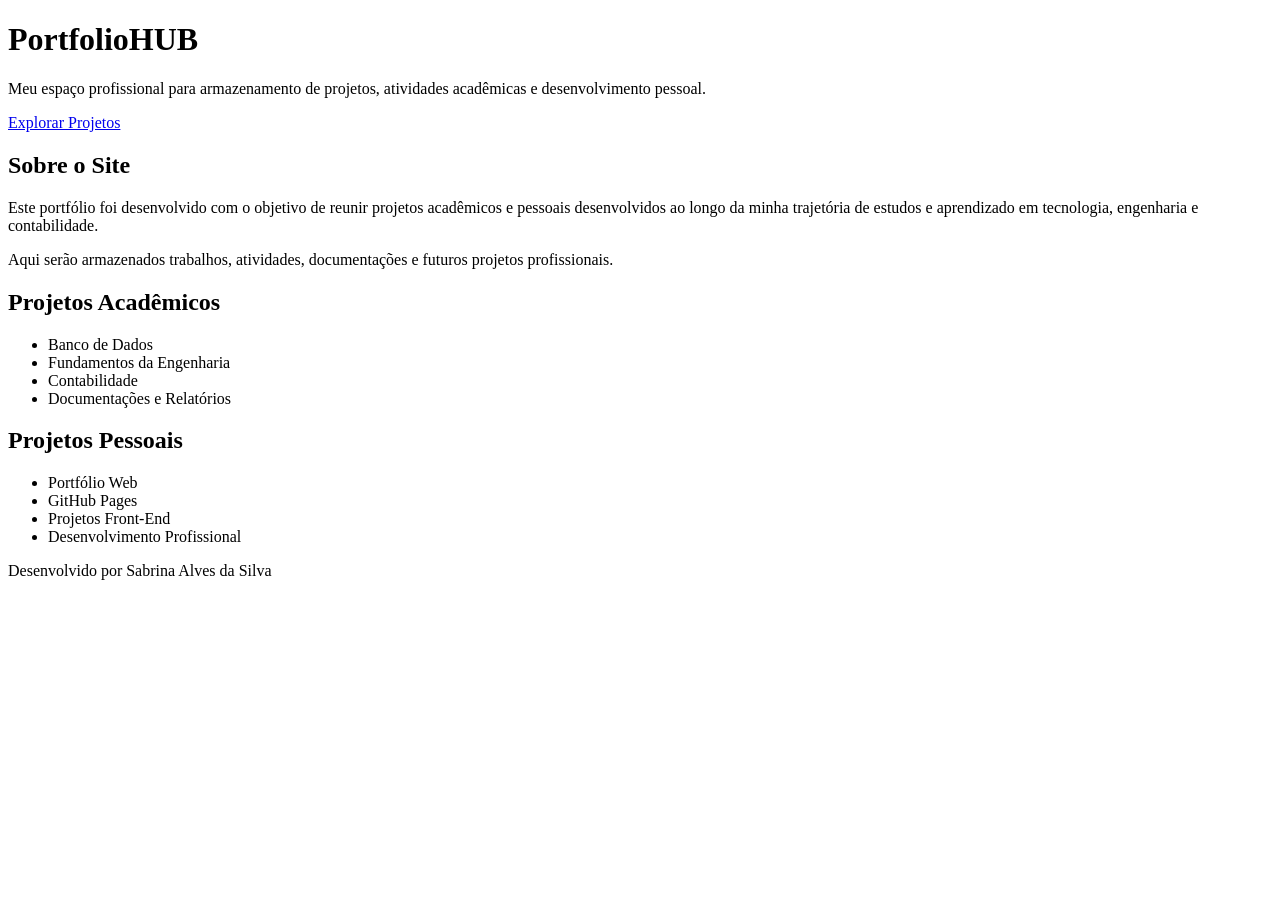
==== projetos-academicos/projetos-pessoais/index.html @ 8cd91ead "atualização de index.html" ====
<!DOCTYPE html>
<html lang="pt-br">

<head>
    <meta charset="UTF-8">
    <meta name="viewport" content="width=device-width, initial-scale=1.0">

    <title>PortfolioHUB</title>

    <link rel="stylesheet" href="style.css">
</head>

<body>

    <header>
        <h1>PortfolioHUB</h1>

        <p>
            Meu espaço profissional para armazenamento de projetos,
            atividades acadêmicas e desenvolvimento pessoal.
        </p>

        <a href="#projetos">Explorar Projetos</a>
    </header>

    <section class="sobre">
        <h2>Sobre o Site</h2>

        <p>
            Este portfólio foi desenvolvido com o objetivo de reunir
            projetos acadêmicos e pessoais desenvolvidos ao longo da minha
            trajetória de estudos e aprendizado em tecnologia,
            engenharia e contabilidade.
        </p>

        <p>
            Aqui serão armazenados trabalhos, atividades,
            documentações e futuros projetos profissionais.
        </p>
    </section>

    <section id="projetos" class="projetos">

        <div class="card">
            <h2>Projetos Acadêmicos</h2>

            <ul>
                <li>Banco de Dados</li>
                <li>Fundamentos da Engenharia</li>
                <li>Contabilidade</li>
                <li>Documentações e Relatórios</li>
            </ul>
        </div>

        <div class="card">
            <h2>Projetos Pessoais</h2>

            <ul>
                <li>Portfólio Web</li>
                <li>GitHub Pages</li>
                <li>Projetos Front-End</li>
                <li>Desenvolvimento Profissional</li>
            </ul>
        </div>

    </section>

    <footer>
        <p>
            Desenvolvido por Sabrina Alves da Silva
        </p>
    </footer>

</body>

</html>
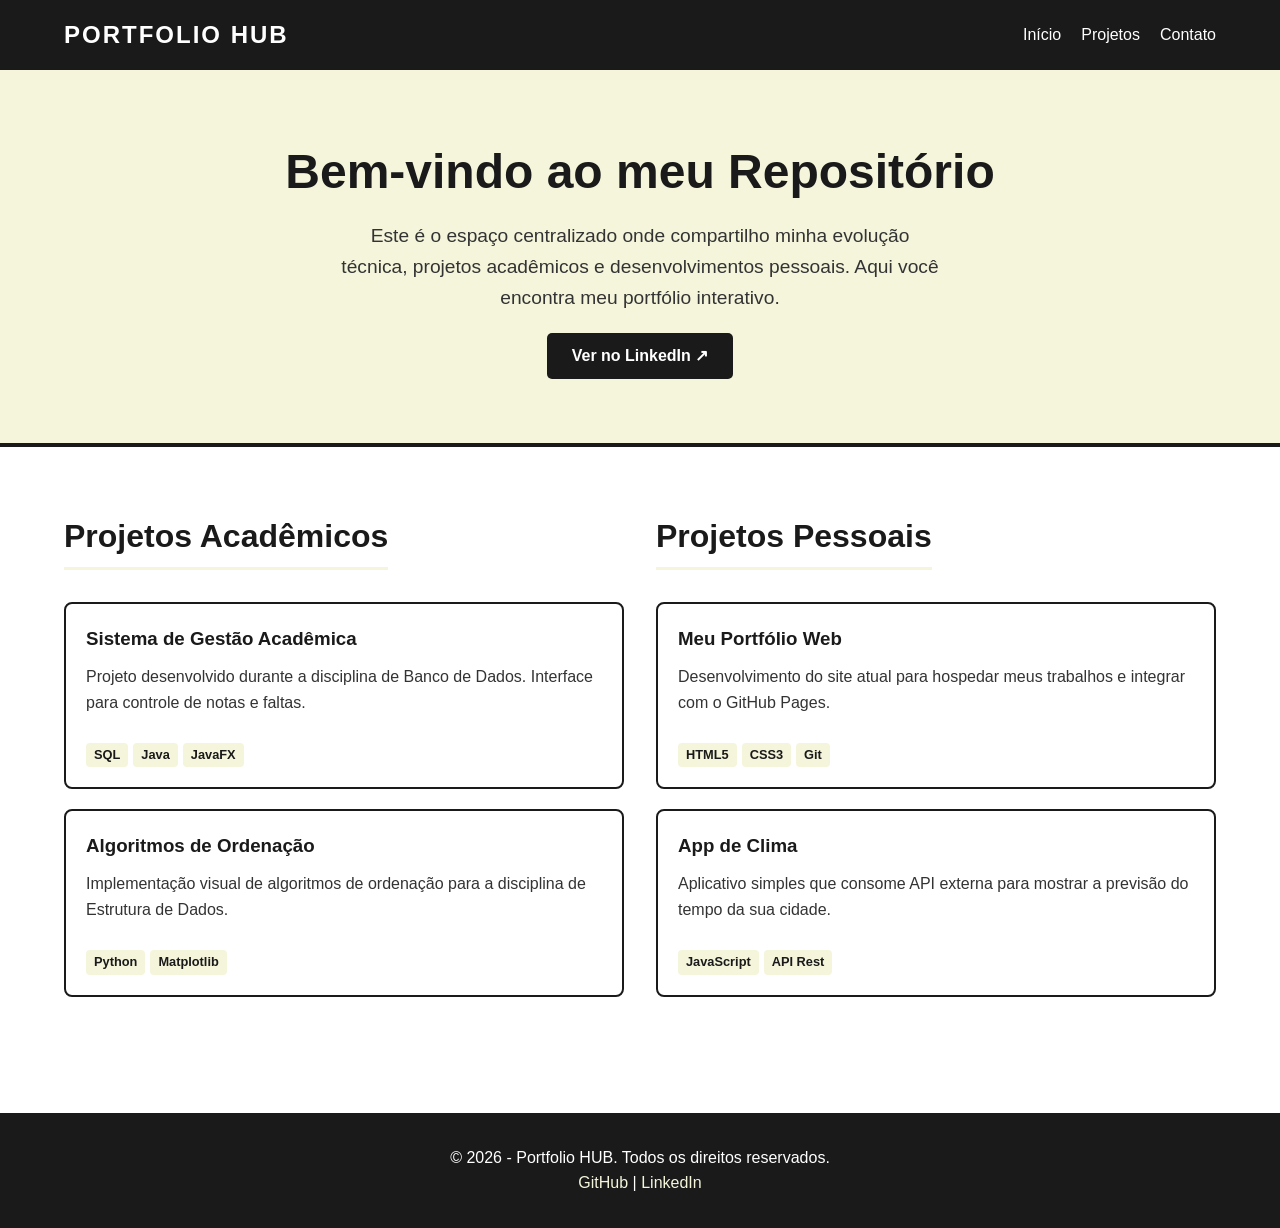
==== commit a2d0cc89: "Refactor index.html for portfolio enhancements Updated HTML structure and styles for the portfolio p" ====
--- a/projetos-academicos/projetos-pessoais/index.html
+++ b/projetos-academicos/projetos-pessoais/index.html
@@ -1,76 +1,255 @@
 <!DOCTYPE html>
-<html lang="pt-br">
-
+<html lang="pt-BR">
 <head>
     <meta charset="UTF-8">
     <meta name="viewport" content="width=device-width, initial-scale=1.0">
-
-    <title>PortfolioHUB</title>
-
-    <link rel="stylesheet" href="style.css">
+    <title>Portfolio HUB - Meus Projetos</title>
+    <style>
+        /* --- Variáveis de Cores --- */
+        :root {
+            --cor-fundo: #ffffff;       /* Branco */
+            --cor-destaque: #f5f5dc;    /* Bege Claro (Beige) */
+            --cor-escuro: #1a1a1a;      /* Preto Suave */
+            --cor-texto: #333333;       /* Cinza Escuro para leitura */
+            --sombra: 0 4px 6px rgba(0,0,0,0.1);
+        }
+
+        /* --- Reset e Estilos Gerais --- */
+        * {
+            margin: 0;
+            padding: 0;
+            box-sizing: border-box;
+            font-family: 'Segoe UI', Tahoma, Geneva, Verdana, sans-serif;
+        }
+
+        body {
+            background-color: var(--cor-fundo);
+            color: var(--cor-texto);
+            line-height: 1.6;
+        }
+
+        a { text-decoration: none; color: inherit; }
+        ul { list-style: none; }
+
+        /* --- Cabeçalho --- */
+        header {
+            background-color: var(--cor-escuro);
+            color: #fff;
+            padding: 1rem 5%;
+            display: flex;
+            justify-content: space-between;
+            align-items: center;
+        }
+
+        .logo {
+            font-size: 1.5rem;
+            font-weight: bold;
+            letter-spacing: 2px;
+        }
+
+        nav ul {
+            display: flex;
+            gap: 20px;
+        }
+
+        nav a:hover {
+            color: var(--cor-destaque);
+            transition: 0.3s;
+        }
+
+        /* --- Seção de Apresentação (Hero) --- */
+        .hero {
+            background-color: var(--cor-destaque);
+            padding: 4rem 5%;
+            text-align: center;
+            border-bottom: 4px solid var(--cor-escuro);
+        }
+
+        .hero h1 {
+            font-size: 3rem;
+            color: var(--cor-escuro);
+            margin-bottom: 10px;
+        }
+
+        .hero p {
+            font-size: 1.2rem;
+            max-width: 600px;
+            margin: 0 auto 20px;
+        }
+
+        .btn-linkedin {
+            display: inline-block;
+            background-color: var(--cor-escuro);
+            color: #fff;
+            padding: 10px 25px;
+            border-radius: 5px;
+            font-weight: bold;
+            transition: transform 0.2s;
+        }
+
+        .btn-linkedin:hover {
+            transform: scale(1.05);
+            background-color: #000;
+        }
+
+        /* --- Área Interativa de Projetos --- */
+        .projects-container {
+            display: flex;
+            flex-wrap: wrap;
+            padding: 4rem 5%;
+            gap: 2rem;
+        }
+
+        .section-column {
+            flex: 1;
+            min-width: 300px;
+        }
+
+        .section-title {
+            text-align: center;
+            font-size: 2rem;
+            margin-bottom: 2rem;
+            color: var(--cor-escuro);
+            border-bottom: 3px solid var(--cor-destaque);
+            display: inline-block;
+            padding-bottom: 5px;
+        }
+
+        /* Estilo dos Cards de Projeto */
+        .card {
+            background-color: #fff;
+            border: 2px solid var(--cor-escuro);
+            border-radius: 8px;
+            padding: 20px;
+            margin-bottom: 20px;
+            transition: all 0.3s ease;
+            cursor: pointer;
+            position: relative;
+            overflow: hidden;
+        }
+
+        /* Efeito Hover Interativo */
+        .card:hover {
+            transform: translateY(-5px);
+            box-shadow: 5px 5px 0px var(--cor-destaque); /* Sombra sólida bege */
+            background-color: #fafafa;
+        }
+
+        .card h3 {
+            margin-bottom: 10px;
+            color: var(--cor-escuro);
+        }
+
+        .card-tags span {
+            display: inline-block;
+            background-color: var(--cor-destaque);
+            color: var(--cor-escuro);
+            padding: 2px 8px;
+            border-radius: 4px;
+            font-size: 0.8rem;
+            margin-right: 5px;
+            font-weight: bold;
+        }
+
+        /* Diferenciação Visual */
+        .academico-header { background-color: #f9f9f9; }
+        .pessoal-header { background-color: var(--cor-destaque); }
+
+        /* --- Rodapé --- */
+        footer {
+            background-color: var(--cor-escuro);
+            color: #fff;
+            text-align: center;
+            padding: 2rem;
+            margin-top: 2rem;
+        }
+        
+        footer a { color: var(--cor-destaque); }
+
+        /* Responsividade */
+        @media (max-width: 768px) {
+            .projects-container { flex-direction: column; }
+            .hero h1 { font-size: 2rem; }
+        }
+    </style>
 </head>
-
 <body>
 
+    <!-- Cabeçalho -->
     <header>
-        <h1>PortfolioHUB</h1>
-
-        <p>
-            Meu espaço profissional para armazenamento de projetos,
-            atividades acadêmicas e desenvolvimento pessoal.
-        </p>
-
-        <a href="#projetos">Explorar Projetos</a>
+        <div class="logo">PORTFOLIO HUB</div>
+        <nav>
+            <ul>
+                <li><a href="#inicio">Início</a></li>
+                <li><a href="#projetos">Projetos</a></li>
+                <li><a href="#contato">Contato</a></li>
+            </ul>
+        </nav>
     </header>
 
-    <section class="sobre">
-        <h2>Sobre o Site</h2>
-
-        <p>
-            Este portfólio foi desenvolvido com o objetivo de reunir
-            projetos acadêmicos e pessoais desenvolvidos ao longo da minha
-            trajetória de estudos e aprendizado em tecnologia,
-            engenharia e contabilidade.
-        </p>
-
-        <p>
-            Aqui serão armazenados trabalhos, atividades,
-            documentações e futuros projetos profissionais.
-        </p>
+    <!-- Apresentação Principal -->
+    <section class="hero" id="inicio">
+        <h1>Bem-vindo ao meu Repositório</h1>
+        <p>Este é o espaço centralizado onde compartilho minha evolução técnica, projetos acadêmicos e desenvolvimentos pessoais. Aqui você encontra meu portfólio interativo.</p>
+        <a href="https://www.linkedin.com/in/SEU-PERFIL" target="_blank" class="btn-linkedin">Ver no LinkedIn ↗</a>
     </section>
 
-    <section id="projetos" class="projetos">
-
-        <div class="card">
-            <h2>Projetos Acadêmicos</h2>
-
-            <ul>
-                <li>Banco de Dados</li>
-                <li>Fundamentos da Engenharia</li>
-                <li>Contabilidade</li>
-                <li>Documentações e Relatórios</li>
-            </ul>
+    <!-- Área Interativa dos Projetos -->
+    <main class="projects-container" id="projetos">
+        
+        <!-- Coluna Acadêmica -->
+        <div class="section-column">
+            <h2 class="section-title">Projetos Acadêmicos</h2>
+            
+            <div class="card">
+                <h3>Sistema de Gestão Acadêmica</h3>
+                <p>Projeto desenvolvido durante a disciplina de Banco de Dados. Interface para controle de notas e faltas.</p>
+                <br>
+                <div class="card-tags">
+                    <span>SQL</span><span>Java</span><span>JavaFX</span>
+                </div>
+            </div>
+
+            <div class="card">
+                <h3>Algoritmos de Ordenação</h3>
+                <p>Implementação visual de algoritmos de ordenação para a disciplina de Estrutura de Dados.</p>
+                <br>
+                <div class="card-tags">
+                    <span>Python</span><span>Matplotlib</span>
+                </div>
+            </div>
         </div>
 
-        <div class="card">
-            <h2>Projetos Pessoais</h2>
-
-            <ul>
-                <li>Portfólio Web</li>
-                <li>GitHub Pages</li>
-                <li>Projetos Front-End</li>
-                <li>Desenvolvimento Profissional</li>
-            </ul>
+        <!-- Coluna Pessoal -->
+        <div class="section-column">
+            <h2 class="section-title">Projetos Pessoais</h2>
+            
+            <div class="card">
+                <h3>Meu Portfólio Web</h3>
+                <p>Desenvolvimento do site atual para hospedar meus trabalhos e integrar com o GitHub Pages.</p>
+                <br>
+                <div class="card-tags">
+                    <span>HTML5</span><span>CSS3</span><span>Git</span>
+                </div>
+            </div>
+
+            <div class="card">
+                <h3>App de Clima</h3>
+                <p>Aplicativo simples que consome API externa para mostrar a previsão do tempo da sua cidade.</p>
+                <br>
+                <div class="card-tags">
+                    <span>JavaScript</span><span>API Rest</span>
+                </div>
+            </div>
         </div>
 
-    </section>
-
-    <footer>
-        <p>
-            Desenvolvido por Sabrina Alves da Silva
-        </p>
+    </main>
+
+    <!-- Rodapé -->
+    <footer id="contato">
+        <p>&copy; 2026 - Portfolio HUB. Todos os direitos reservados.</p>
+        <p><a href="https://github.com/SEU-USER">GitHub</a> | <a href="https://linkedin.com/in/SEU-PERFIL">LinkedIn</a></p>
     </footer>
 
 </body>
-
 </html>
